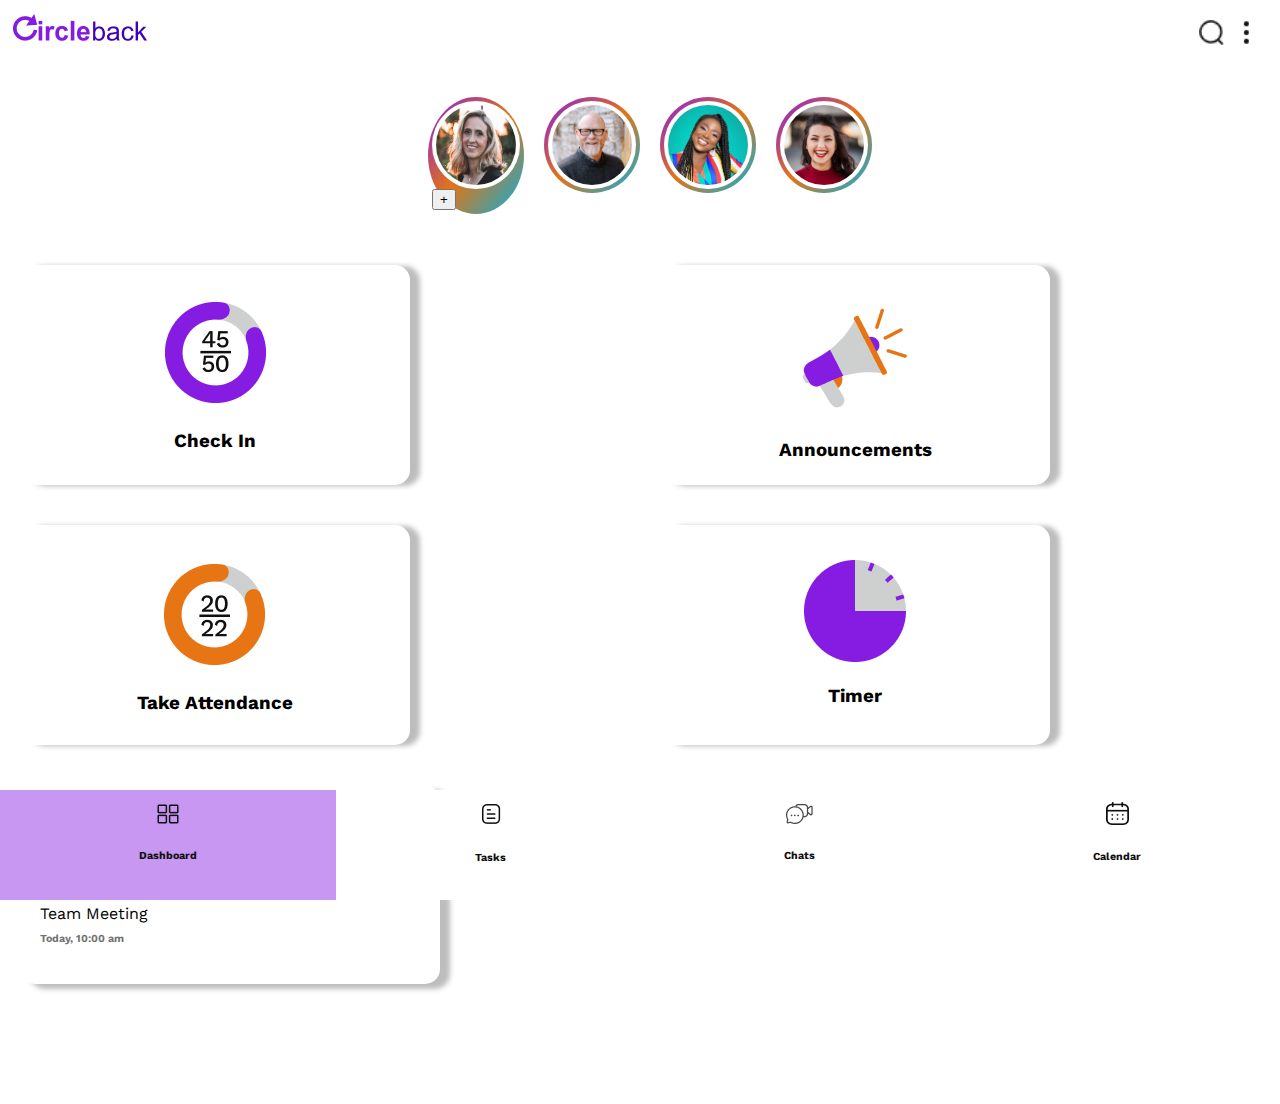
==== Dashboard.html @ 2af95ed5 "nav resolved and task page" ====
<!doctype html>
<html lang="en">
  <head>
    <meta charset="utf-8">
    <meta name="viewport" content="width=device-width, initial-scale=1, shrink-to-fit=no">
    <!--Custom CSS-->
    <link rel="stylesheet" href="style.css" type="text/css">
   </head>
   <!--Font-->
   <link rel="preconnect" href="https://fonts.googleapis.com">
<link rel="preconnect" href="https://fonts.gstatic.com" crossorigin>
<link href="https://fonts.googleapis.com/css2?family=Work+Sans&display=swap" rel="stylesheet">

   <body>
    <!--NavBar-->
    <nav id="navBar">
        <a class="logo"><img src="images/LogoWhiteBG.png"></a>
        
        <div class="icons">
          <img src="images/iconSearch.png" class="search">
          <img src="images/iconMenu.png" class="menu">
        </div>
      </nav>
      <!--NavBar Ends-->
    
      <!--Stories Div-->
      <div class="containers stories">
        <ul>
            <li>
                <div class="outer-layer">
                    <a href="#"><img src="images/story1.jpg"></a>
                    <button class="addStory">+</button>
                </div>
            </li>
            <li>
                <div class="outer-layer">
                    <a href="#"><img src="images/story5.jpg"></a>
                </div>
            </li>
            <li>
                <div class="outer-layer">
                    <a href="#"><img src="images/story4.jpg"></a>
                </div>
            </li>
            <li>
                <div class="outer-layer">
                    <a href="#"><img src="images/story3.jpg"></a>
                </div>
            </li>
        </ul>
      </div>
      <!--Stories Div Ends-->

      <!--Dashboard Cards-->
      <div class="dashboardGrid">

        <div class="cards gridItem">
            <img class="card-img-top" src="images/DBcheckIn.png" alt="Card image cap">
            <div class="card-body">
              <h3 class="card-title">Check In</h3>
            </div>
        </div>

        <div class="cards gridItems">
            <img class="card-img-top" src="images/DBannouncements.png" alt="Card image cap">
            <div class="card-body">
                <h3 class="card-title">Announcements</h3>
            </div>
        </div>

        <div class="cards gridItem">
            <img class="card-img-top" src="images/DBstudentCount.png" alt="Card image cap">
            <div class="card-body">
                <h3 class="card-title">Take Attendance</h3>
            </div>
        </div>

        <div class="cards gridItem">
            <img class="card-img-top" src="images/DBtimer.png" alt="Card image cap">
            <div class="card-body">
                <h3 class="card-title">Timer</h3>
            </div>
        </div>
      </div>
      
      <div class="priorityCard">
        <div class="card-body">
            <h3 class="card-title">Top Priorities</h3>
            <p>Submit Lesson Plans</p>
            <h6>Today, 7:45 am</h6>
            <p>Team Meeting</p>
            <h6>Today, 10:00 am</h6>
        </div>
      </div>
      <!--Dashboard Cards End-->

      <!--Navigation Bar-->
      <nav class="nav">
        <a href="#" class="nav_link navActive">
            <img src="images/iconDashboard.png" class="navIcon">
            <h6>Dashboard</h6>
        </a>
        <a href="#" class="nav_link">
            <img src="images/iconTask.png" class="navIcon">
            <h6>Tasks</h6>
        </a>
        <a href="#" class="nav_link">
            <img src="images/iconChats.png" class="navIcon">
            <h6>Chats</h6>
        </a>
        <a href="#" class="nav_link">
            <img src="images/iconCalendar.png" class="navIcon">
            <h6>Calendar</h6>
        </a>
      </nav>



    

    
    <!-- jQuery first, then Popper.js, then Bootstrap JS -->
    <script src="https://code.jquery.com/jquery-3.2.1.slim.min.js" integrity="sha384-KJ3o2DKtIkvYIK3UENzmM7KCkRr/rE9/Qpg6aAZGJwFDMVNA/GpGFF93hXpG5KkN" crossorigin="anonymous"></script>
    <script src="https://cdn.jsdelivr.net/npm/popper.js@1.12.9/dist/umd/popper.min.js" integrity="sha384-ApNbgh9B+Y1QKtv3Rn7W3mgPxhU9K/ScQsAP7hUibX39j7fakFPskvXusvfa0b4Q" crossorigin="anonymous"></script>
    <script src="https://cdn.jsdelivr.net/npm/bootstrap@4.0.0/dist/js/bootstrap.min.js" integrity="sha384-JZR6Spejh4U02d8jOt6vLEHfe/JQGiRRSQQxSfFWpi1MquVdAyjUar5+76PVCmYl" crossorigin="anonymous"></script>
  </body>
</html>


<!--search form saved code remove later
<form class="form-inline my-2 my-lg-0">
    <input class="form-control mr-sm-2" type="search" placeholder="Search" aria-label="Search">
    <button class="btn btn-outline-success my-2 my-sm-0" type="submit">Search</button>
  </form>
-->
---- style.css ----
.navBar{
    width: 100%;
    height: 40px;
    display: flex;
    flex-direction: row;
    margin: 0px 20px;
    padding: 10px;
}
.icons {
    display: flex;
    float: right;
    justify-content: flex-end;
    height: 25px;
    margin: 20px;
  }
.search{
    margin-right: 10px;
}
.dots{
    padding: 10px;
}

/*Stories*/
.stories{
    width: 100%;
    height: 20vh;
    display: flex;
    background: white;
    justify-content: center;
    align-items: center;
}
.containers ul{
    list-style-type: none;
    display: flex;
}
.containers ul li a img{
    display: flex;
    height: 80px;
    width: 80px;
    border-radius: 100%;
    transition: .6s ease-in-out;
}
.containers ul li a img:hover{
    transform: scale(1.1);
}
.containers ul li{
    margin-right: 20px;

}
.containers ul li a{
    display: block;
    background-color: white;
    padding: 4px;
    border-radius: 100%;
}
.outer-layer{
    position: relative;
    background: linear-gradient(to bottom right, #861ce2, #E47415, #02B1E1);
    padding: 4px;
    border-radius: 100%;
}
.addStory button{
    position: absolute;
    width: 30px;
    height: 30px;
    background-color: #861ce2;
    bottom: 0;
    right: 0.25rem;
    text-align: center;
    border-radius: 100%;
    color: white;
    font-size: 16px;
    border: solid 3px white;
}

/*Dashboard Cards*/
.cards{
    box-shadow: 10px 1px 5px #10101046;
    height: 150px;
    width: 50%;
    margin: 20px;
    padding: 35px;
    border-radius: 15px;
    text-align: center;
    font-family: 'Work Sans', sans-serif;
}
.dashboardGrid{
    display: grid;
    grid-template-columns: repeat(2, 1fr);
    grid-template-rows: repeat(2, 1fr);
}
.priorityCard{
    box-shadow: 10px 5px 5px #10101046;
    width: 380px;
    margin: 20px;
    padding: 20px;
    border-radius: 15px;
    font-family: 'Work Sans', sans-serif;

}
.priorityCard h6{
    color: #10101097;
    line-height: 0.5%;
}
.priorityCard h3{
    text-align: center;
    color: #861ce2;
}
.priorityCard p{
    line-height: 0.5%;
}
/*Dashboard Cards*/
body{
    margin: 0 0 120px 0;
}
.nav{
    position: fixed;
    bottom: 0;
    width: 100%;
    height: 110px;
    box-shadow: o o 3px #10101046;
    background-color: white;
    display: flex;
    overflow-x: auto;
}
.nav_link{
    display: flex;
    flex-direction: column;
    align-items: center;
    justify-content: center;
    flex-grow: 1;
    min-width: 50px;
    font-family: 'Work Sans', sans-serif;
    text-decoration: none;
    color: #101010;
    -webkit-tap-highlight-color: transparent;
    transition: background-color 0.1s ease-in-out;
}
.navActive{
    background-color:#861ce275
}
.navIcon{
    font-size: 18px;
}

/*FAB*/


/*Task Collapse*/
#accordion{
    margin-top: 50px;
}
#headingOne{
    background-color: #861ce2;
    border-radius: 11px;
}
#headingTwo{
    background-color: #861ce275;
}
.btn1{
    color: white;
    font-weight: bold;
    font-family: 'Work Sans', sans-serif;
}
.btn2, .btn3{
    color: black;
    font-weight: bold;
    font-family: 'Work Sans', sans-serif;
}
.card{
    border-radius: 30px;
    margin: 10px;
    box-shadow: o o 3px #10101046;
}
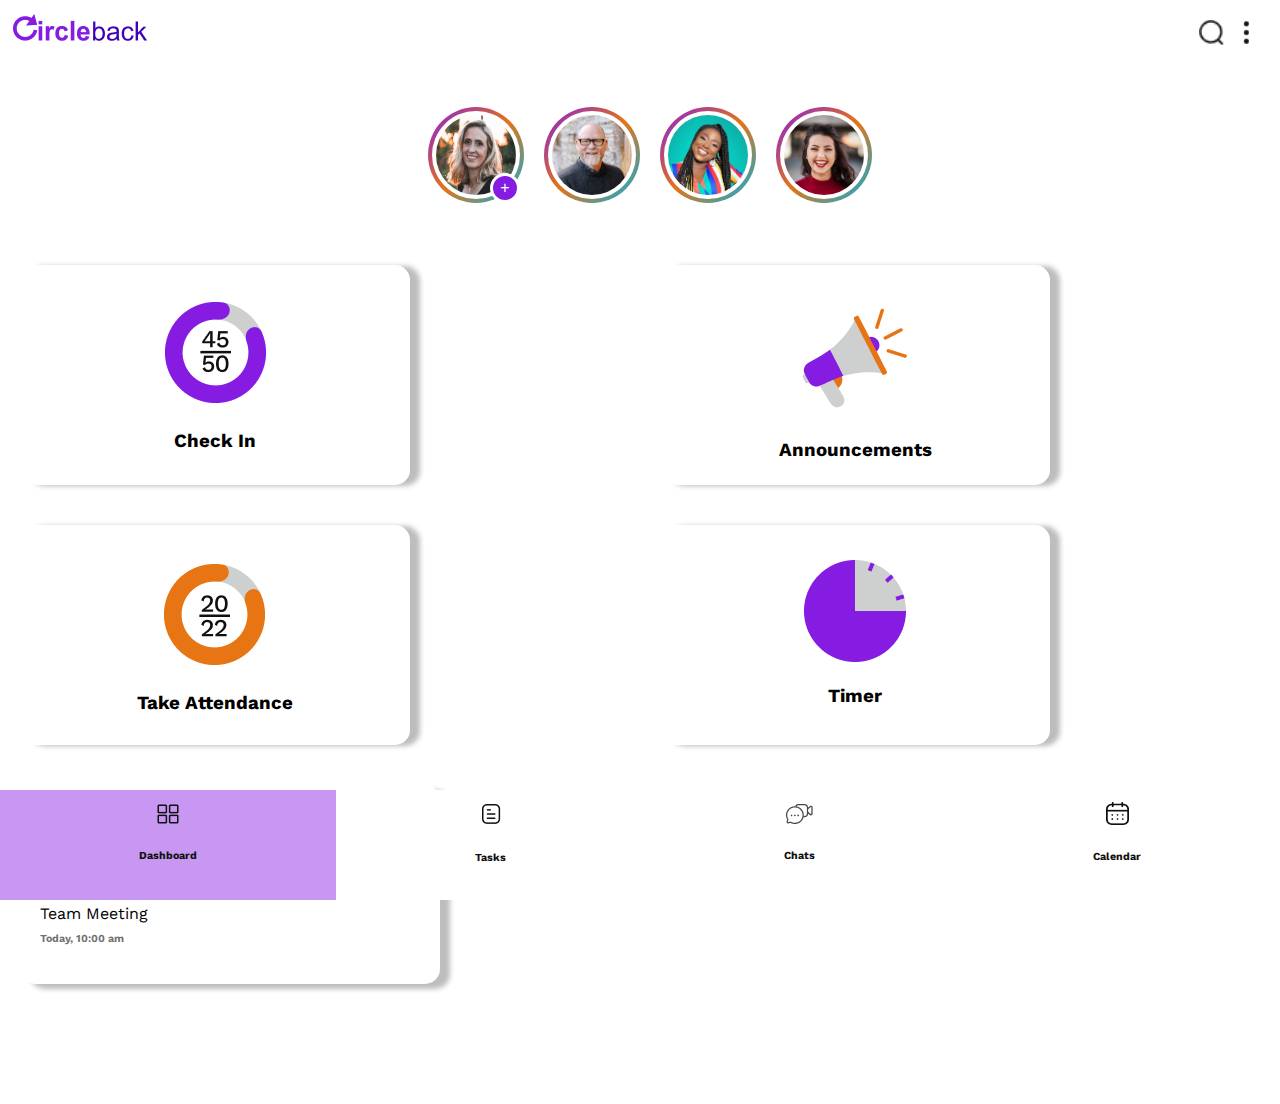
==== commit be38ebf8: "add story button repair" ====
--- a/Dashboard.html
+++ b/Dashboard.html
@@ -96,11 +96,11 @@
 
       <!--Navigation Bar-->
       <nav class="nav">
-        <a href="#" class="nav_link navActive">
+        <a href="Dashboard.html" class="nav_link navActive">
             <img src="images/iconDashboard.png" class="navIcon">
             <h6>Dashboard</h6>
         </a>
-        <a href="#" class="nav_link">
+        <a href="Tasks.html" class="nav_link">
             <img src="images/iconTask.png" class="navIcon">
             <h6>Tasks</h6>
         </a>
--- a/style.css
+++ b/style.css
@@ -59,7 +59,7 @@
     padding: 4px;
     border-radius: 100%;
 }
-.addStory button{
+.outer-layer button{
     position: absolute;
     width: 30px;
     height: 30px;
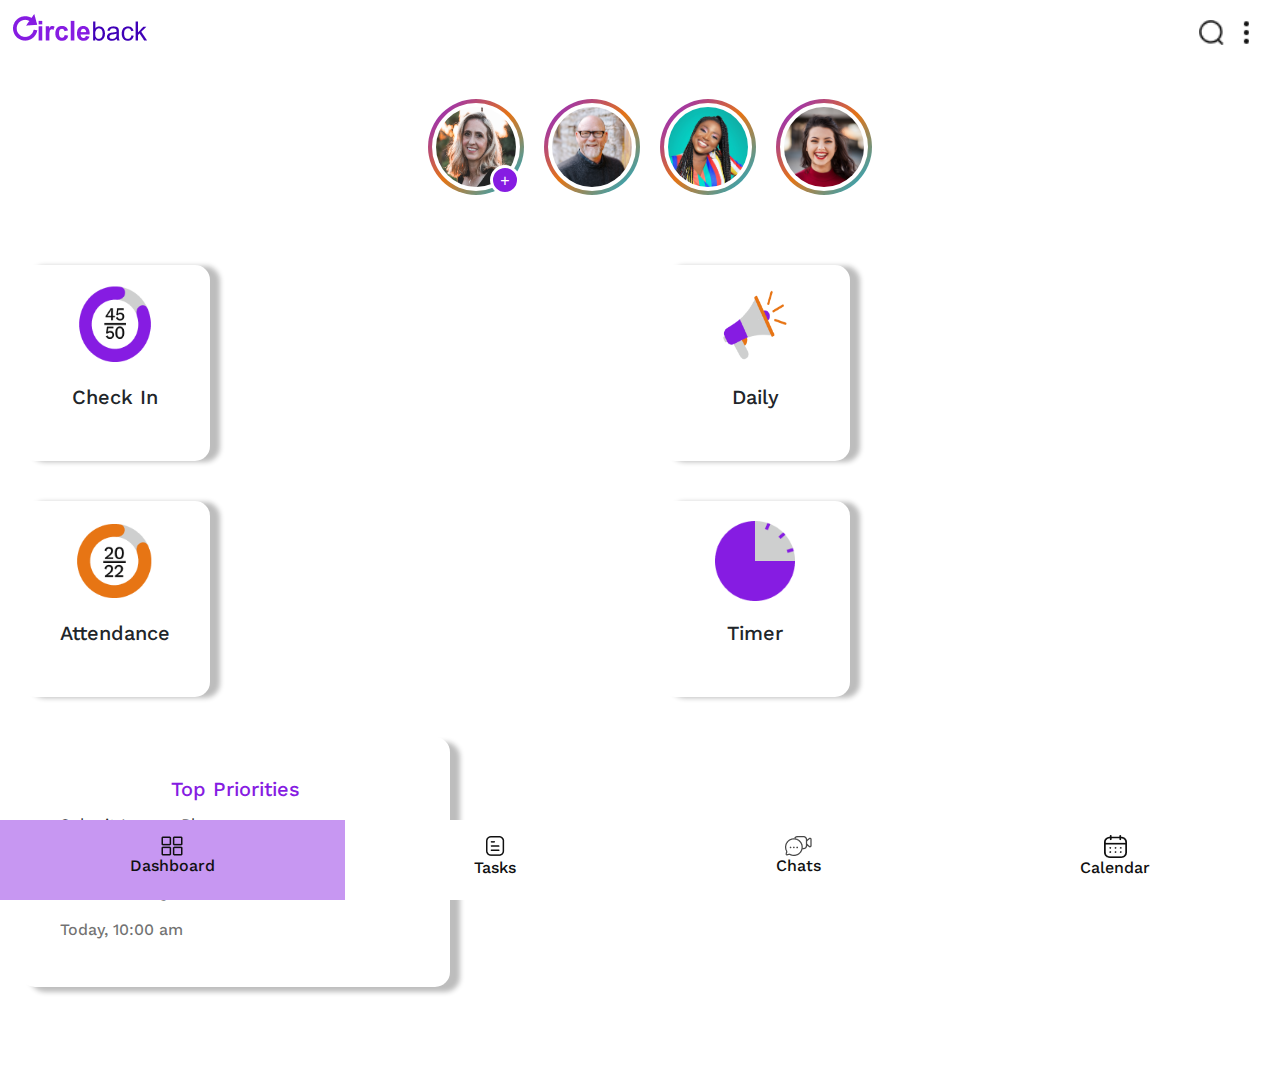
==== commit 4a48de91: "Dashboard and VidChat Page" ====
--- a/Dashboard.html
+++ b/Dashboard.html
@@ -3,6 +3,8 @@
   <head>
     <meta charset="utf-8">
     <meta name="viewport" content="width=device-width, initial-scale=1, shrink-to-fit=no">
+    <!--Bootstrap CSS-->
+    <link rel="stylesheet" href="https://cdn.jsdelivr.net/npm/bootstrap@4.0.0/dist/css/bootstrap.min.css" integrity="sha384-Gn5384xqQ1aoWXA+058RXPxPg6fy4IWvTNh0E263XmFcJlSAwiGgFAW/dAiS6JXm" crossorigin="anonymous">
     <!--Custom CSS-->
     <link rel="stylesheet" href="style.css" type="text/css">
    </head>
@@ -64,14 +66,14 @@
         <div class="cards gridItems">
             <img class="card-img-top" src="images/DBannouncements.png" alt="Card image cap">
             <div class="card-body">
-                <h3 class="card-title">Announcements</h3>
+                <h3 class="card-title">Daily</h3>
             </div>
         </div>
 
         <div class="cards gridItem">
             <img class="card-img-top" src="images/DBstudentCount.png" alt="Card image cap">
             <div class="card-body">
-                <h3 class="card-title">Take Attendance</h3>
+                <h3 class="card-title">Attendance</h3>
             </div>
         </div>
 
@@ -104,7 +106,7 @@
             <img src="images/iconTask.png" class="navIcon">
             <h6>Tasks</h6>
         </a>
-        <a href="#" class="nav_link">
+        <a href="VMessage.html" class="nav_link">
             <img src="images/iconChats.png" class="navIcon">
             <h6>Chats</h6>
         </a>
--- a/style.css
+++ b/style.css
@@ -76,13 +76,19 @@
 /*Dashboard Cards*/
 .cards{
     box-shadow: 10px 1px 5px #10101046;
-    height: 150px;
-    width: 50%;
+    width: 190px;
     margin: 20px;
-    padding: 35px;
+    padding: 20px;
     border-radius: 15px;
     text-align: center;
     font-family: 'Work Sans', sans-serif;
+}
+.card-title{
+    font-size: 20px;
+}
+.card-img-top{
+    width: 80px;
+    height: 80px;
 }
 .dashboardGrid{
     display: grid;
@@ -91,7 +97,7 @@
 }
 .priorityCard{
     box-shadow: 10px 5px 5px #10101046;
-    width: 380px;
+    width: 430px;
     margin: 20px;
     padding: 20px;
     border-radius: 15px;
@@ -100,24 +106,21 @@
 }
 .priorityCard h6{
     color: #10101097;
-    line-height: 0.5%;
 }
 .priorityCard h3{
     text-align: center;
     color: #861ce2;
 }
-.priorityCard p{
-    line-height: 0.5%;
-}
+
 /*Dashboard Cards*/
 body{
-    margin: 0 0 120px 0;
+    margin: 0 0 100px 0;
 }
 .nav{
     position: fixed;
     bottom: 0;
     width: 100%;
-    height: 110px;
+    height: 80px;
     box-shadow: o o 3px #10101046;
     background-color: white;
     display: flex;
@@ -173,4 +176,185 @@
     box-shadow: o o 3px #10101046;
 }
 
-  
+/*ChatVid CSS*/
+
+/*ChatVid Toggle*/
+.toggleChat{
+    align-items: flex-start;
+    display: flex;
+    margin-top: 18px;
+    min-width: 500px;
+    z-index: 5;
+}
+.overlap-group1{
+    align-items: flex-start;
+    background-color: white;
+    border-bottom: 1px solid #00000080;
+    display: flex;
+    height: 38px;
+    min-width: 250px;
+    padding: 8px 80px;
+}
+.messages{
+    color: black;
+    cursor: pointer;
+    font-family: 'Work Sans', sans-serif;
+    font-size: var(--font-size-m);
+    font-weight: 500;
+    letter-spacing: 0;
+    min-height: 19px;
+    min-width: 76px;
+    text-align: center;
+}
+.overlap-group3 {
+    align-items: flex-start;
+    background-color: #861ce226;
+    border-bottom: 3px solid #861ce2;
+    display: flex;
+    height: 38px;
+    min-width: 250px;
+    padding: 8px 65px;
+}
+.video-chat{
+    color: black;
+    font-family: 'Work Sans', sans-serif;
+    font-size: var(--font-size-m);
+    font-weight: bold;
+    letter-spacing: 0;
+    min-height: 19px;
+    min-width: 76px;
+    text-align: center;
+}
+
+/*Message Boxes*/
+.message-group{
+    align-items: flex-start;
+    background-color: white;
+    display: flex;
+    height: 100px;
+    justify-content: flex-end;
+    margin-top: 16px;
+    min-height: 100px;
+    padding: 4px 3px;
+    z-index: 6;
+    border-radius: 11px;
+    margin-left: 20px;
+    margin-right: 20px;
+    box-shadow: 5px 5px 5px #10101020;
+}
+.rectangle{
+    height: 90px;
+    width: 70px;
+    border-radius: 11px;
+    margin-left: 10px;
+}
+.overlap-group1-1{
+    align-self: center;
+    height: 65px;
+    margin-left: 10px;
+    margin-top: 5px;
+    position: relative;
+    width: 460px;
+}
+.text{
+    align-items: flex-start;
+    display: flex;
+    flex-direction: column;
+    left: 0;
+    min-height: 65px;
+    position: absolute;
+    top: 0;
+    width: 300px;
+}
+.overlap-group{
+    height: 50px;
+    position: relative;
+    width: 300px;
+}
+.name{
+    letter-spacing: 0;
+    position: absolute;
+    text-align: left;
+    top: 0;
+    width: 300px;
+    font-family: 'Work Sans', sans-serif;
+    font-weight: bold;
+    font-size: 18px;
+}
+.active-30-minutes-ago{
+    left: 0;
+    letter-spacing: 0;
+    position: absolute;
+    top: 26px;
+    width: 300px;
+    font-family: 'Work Sans', sans-serif;
+    font-size: 13px;
+    color: #10101090;
+}
+.high-button{
+    align-items: flex-start;
+    background-color: #fed546;
+    border-radius: 11px;
+    display: flex;
+    height: 19px;
+    min-width: 58px;
+}
+.high{
+    margin-top: 5px;
+    height: 10px;
+    letter-spacing: 0;
+    text-align: center;
+    width: 58px;
+    font-family: 'Work Sans', sans-serif;
+    color: black;
+    font-weight: bold;
+    font-size: 11px;
+}
+.urgent-button{
+    align-items: flex-start;
+    background-color: #FB3535;
+    border-radius: 11px;
+    display: flex;
+    height: 19px;
+    min-width: 58px;
+}
+.urgent{
+    margin-top: 5px;
+    height: 10px;
+    letter-spacing: 0;
+    text-align: center;
+    width: 58px;
+    font-family: 'Work Sans', sans-serif;
+    color: black;
+    font-weight: bold;
+    font-size: 11px;
+}
+.valign-text-middle{
+    display: flex;
+    flex-direction: column;
+    justify-content: center;
+}
+.auto-layout-horizontal{
+    align-items: center;
+    background-color: #861ce2;
+    border-radius: 100px;
+    display: flex;
+    gap: 10px;
+    height: 25px;
+    justify-content: center;
+    left: 300px;
+    padding: 10px;
+    position: absolute;
+    top: 21px;
+    width: 25px;
+}
+.number{
+    color: white;
+    font-family: 'Work Sans', sans-serif;
+    font-weight: 500;
+}
+.circle-back{
+    color: #8C0707;
+    font-size: small;
+    font-family: 'Work Sans', sans-serif;
+}